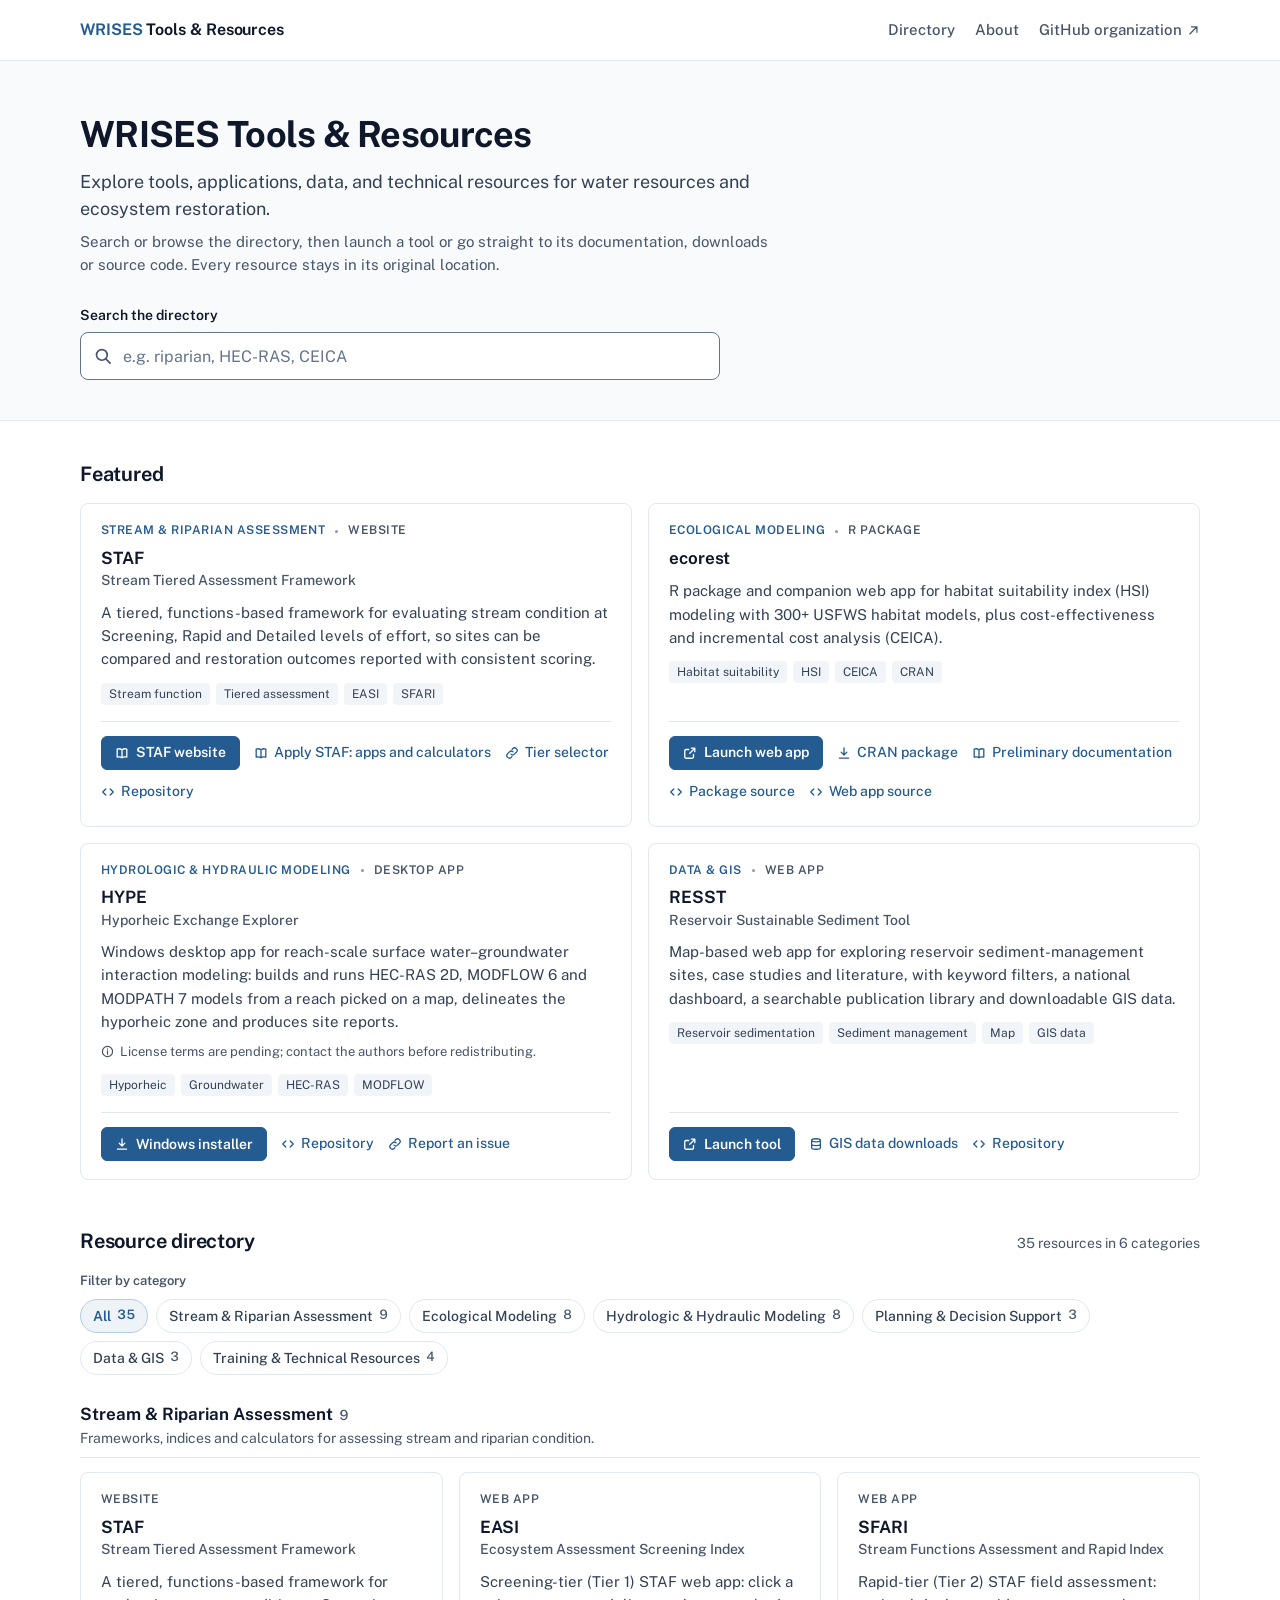
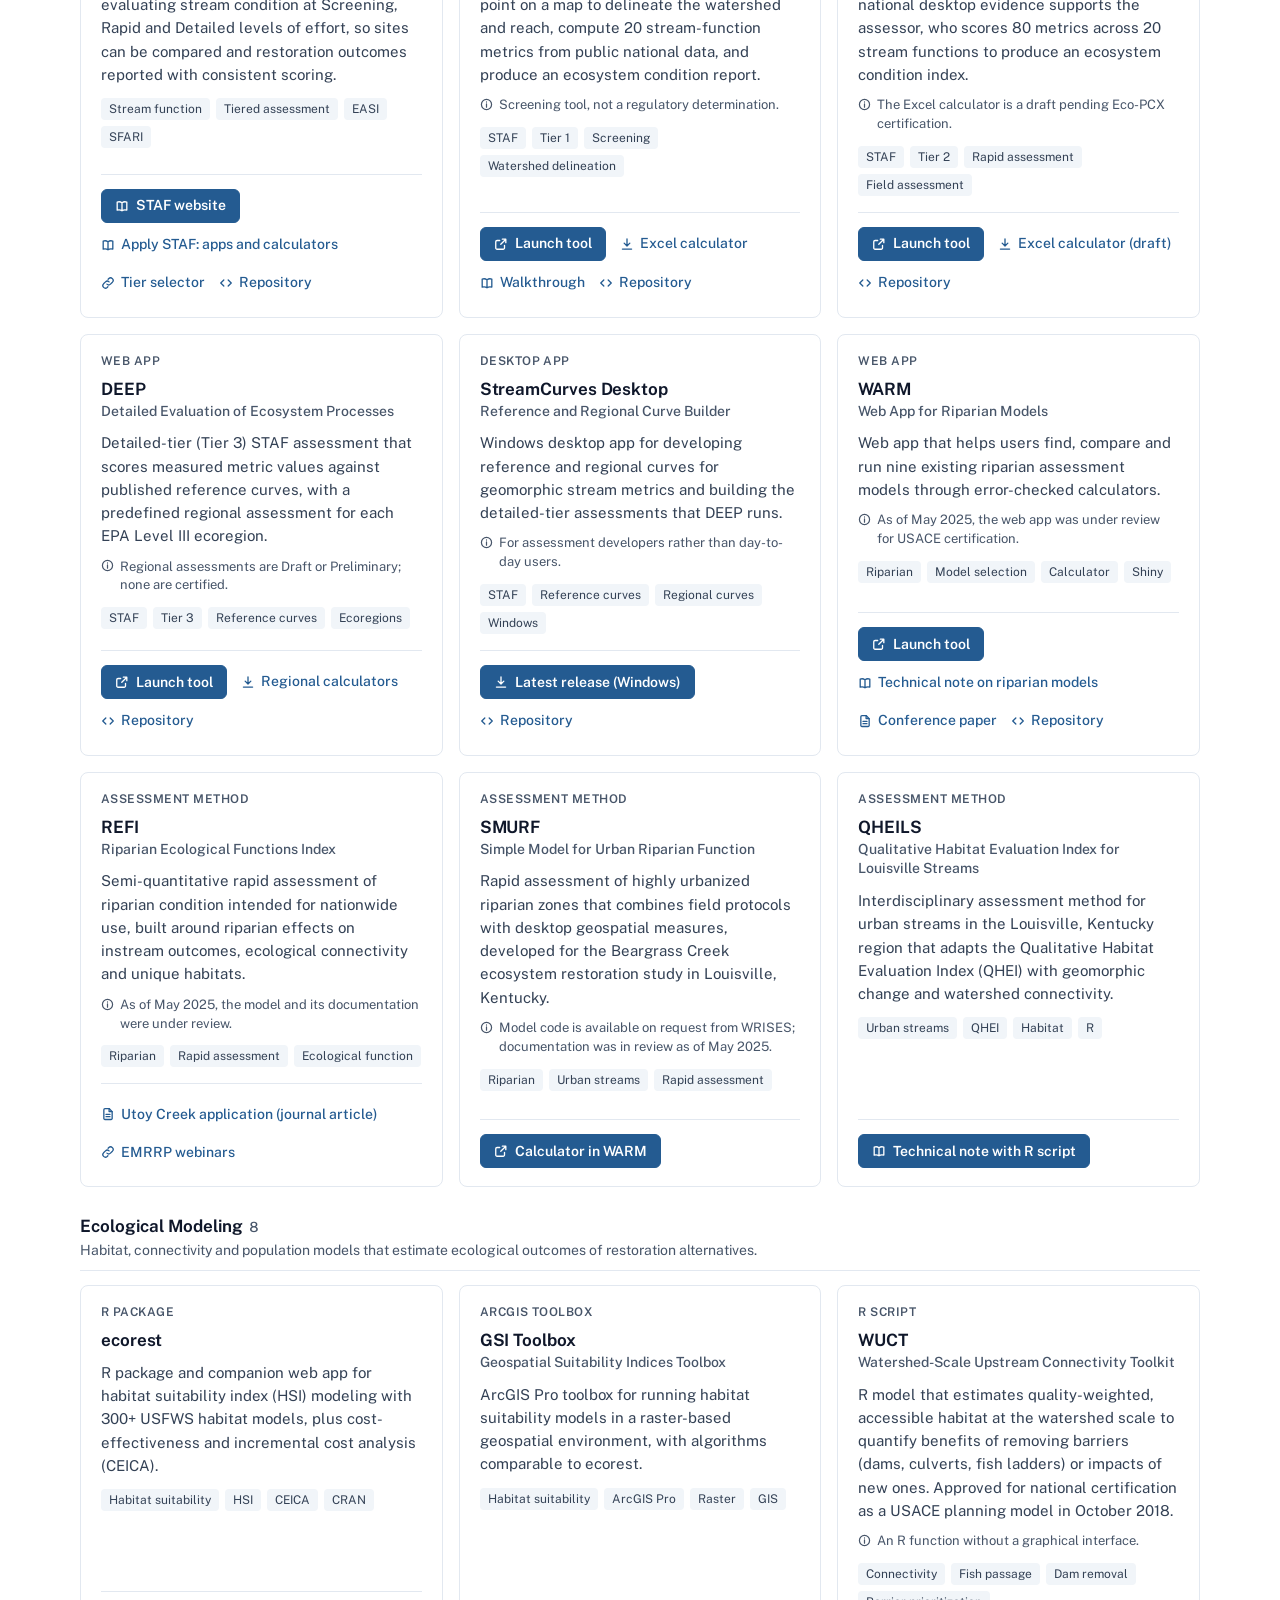
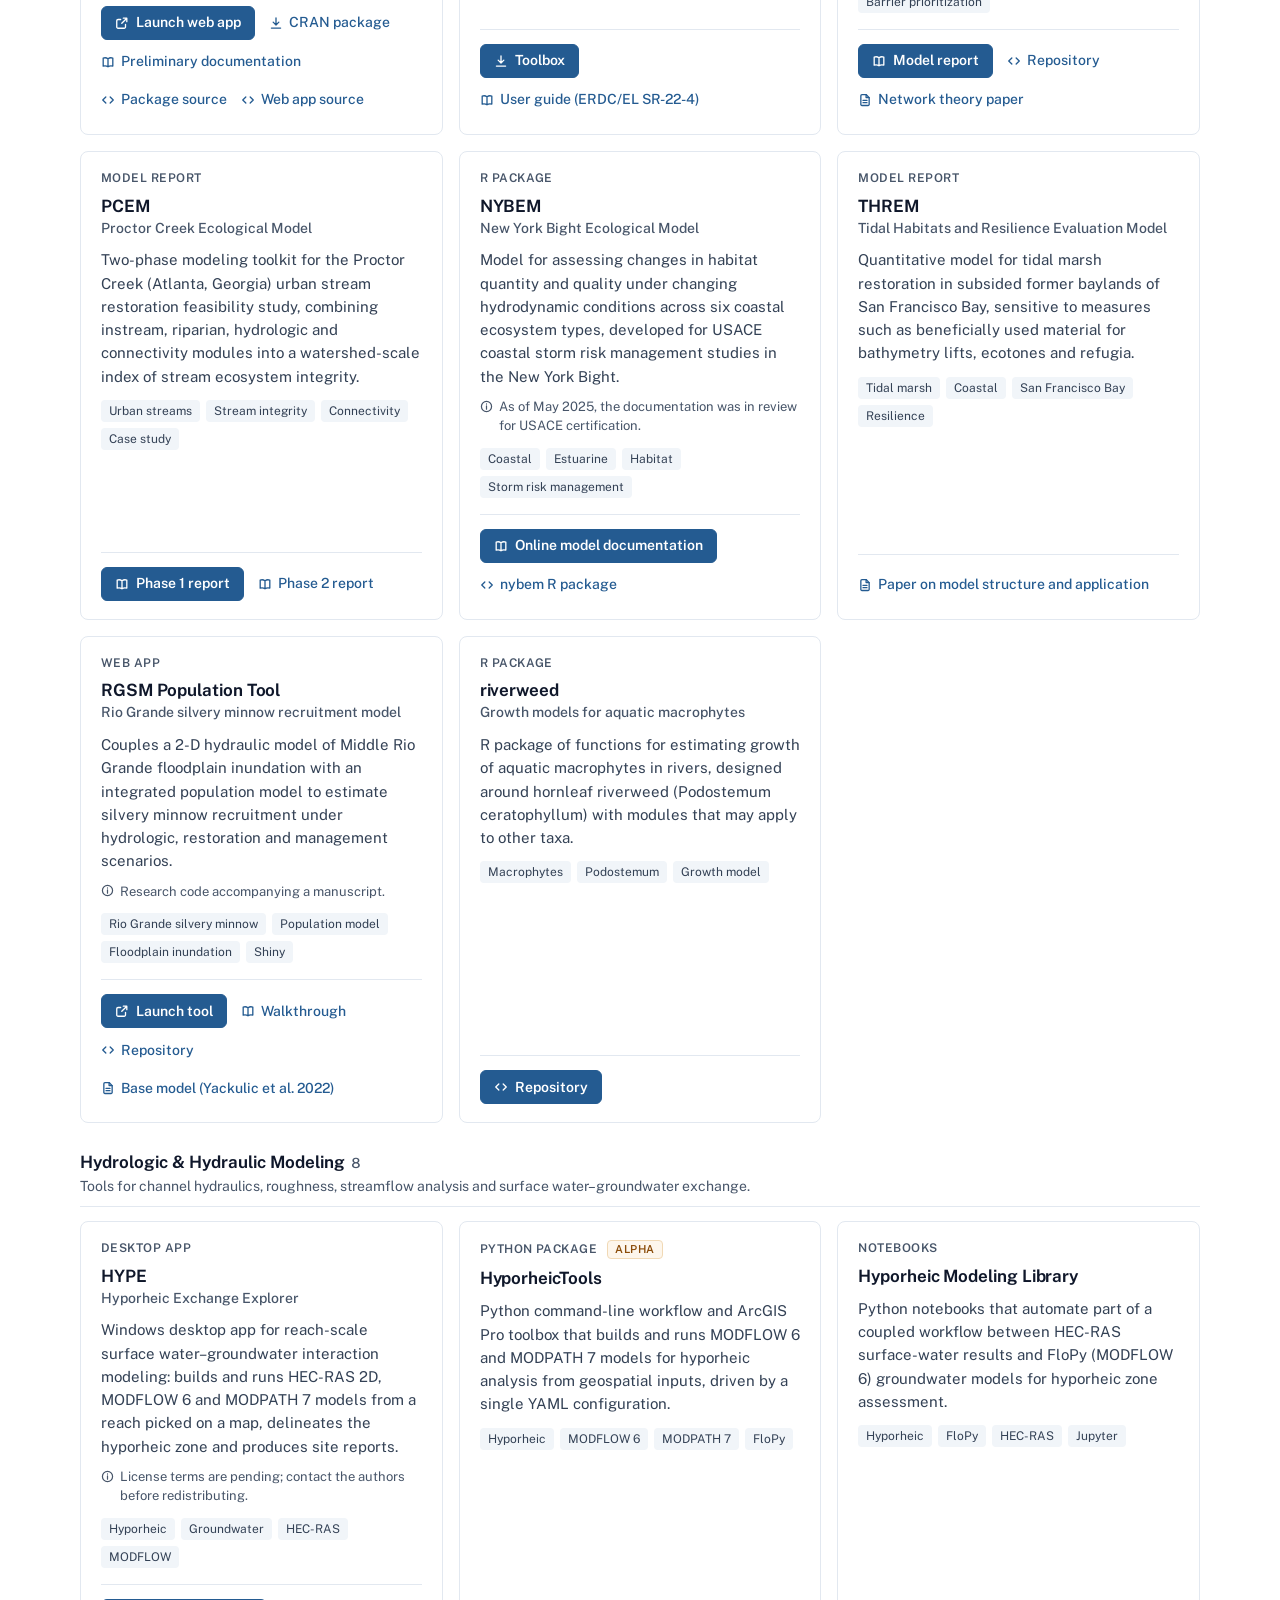
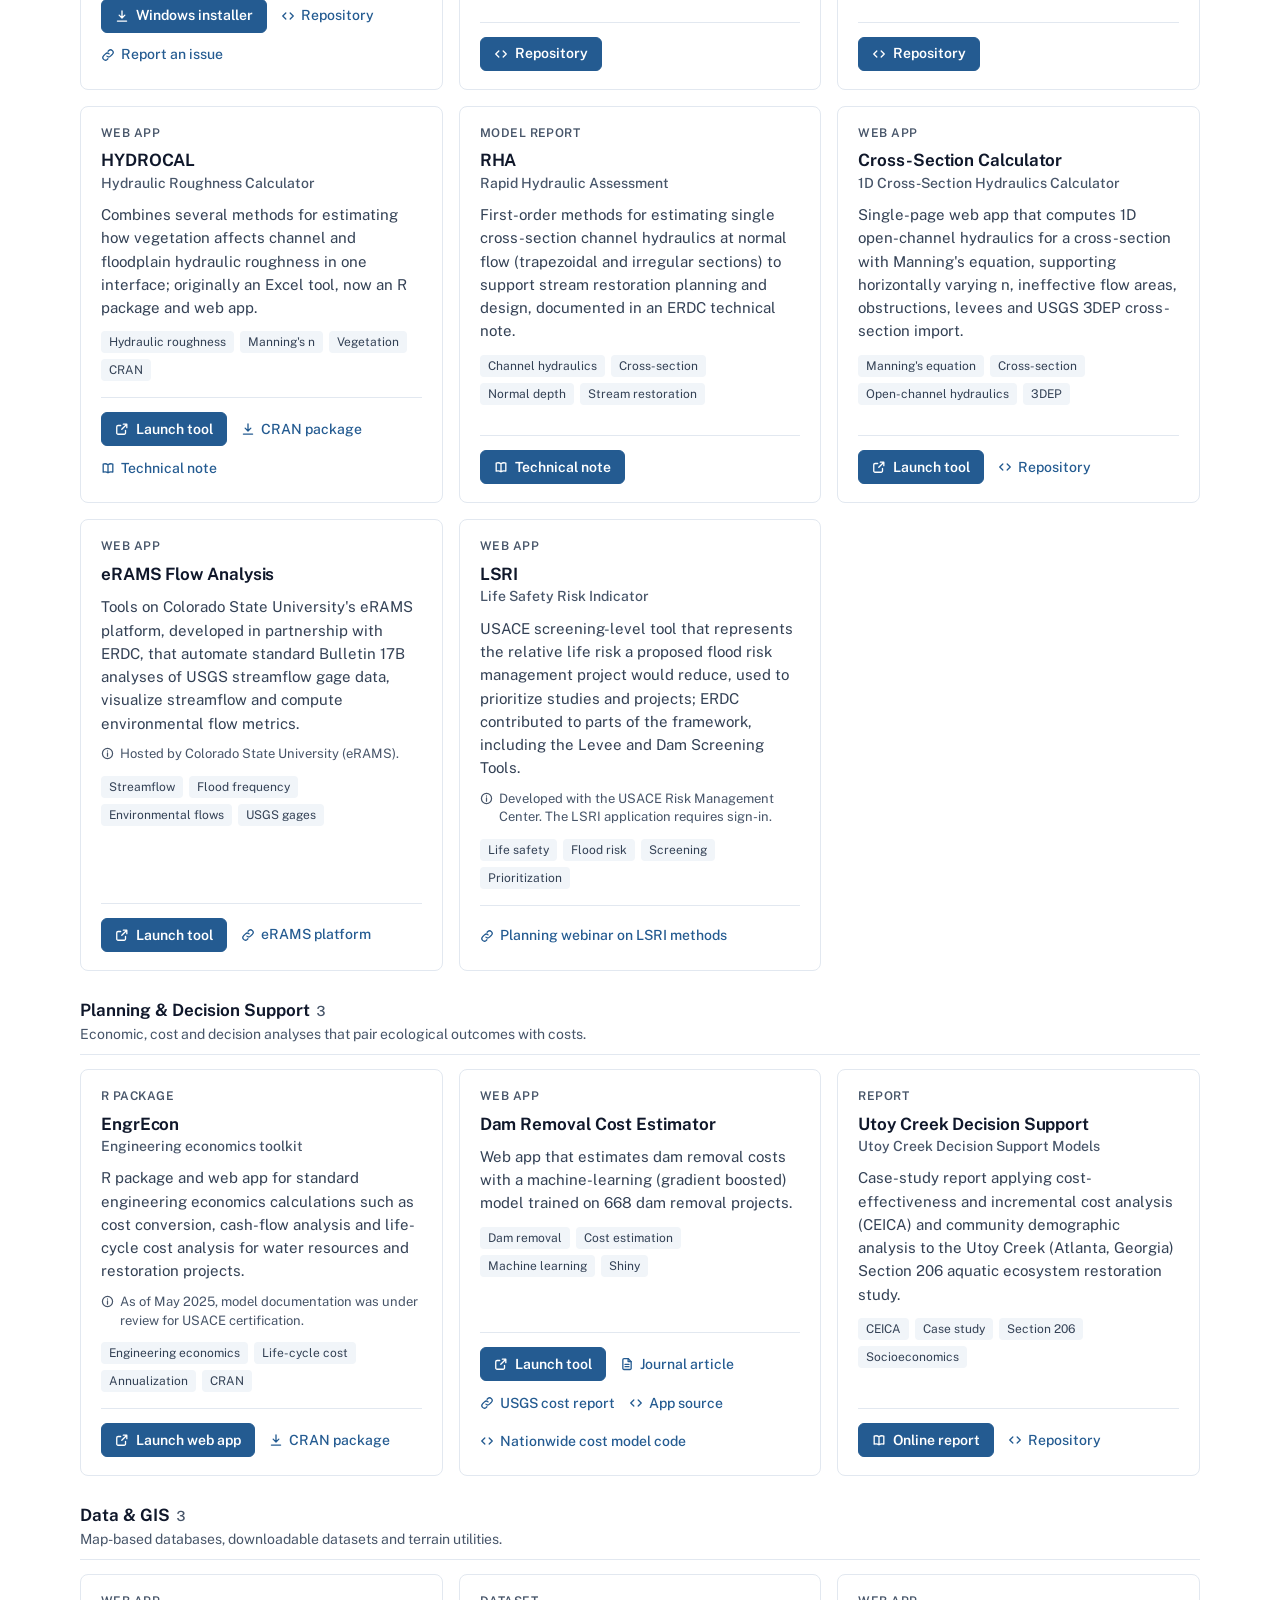
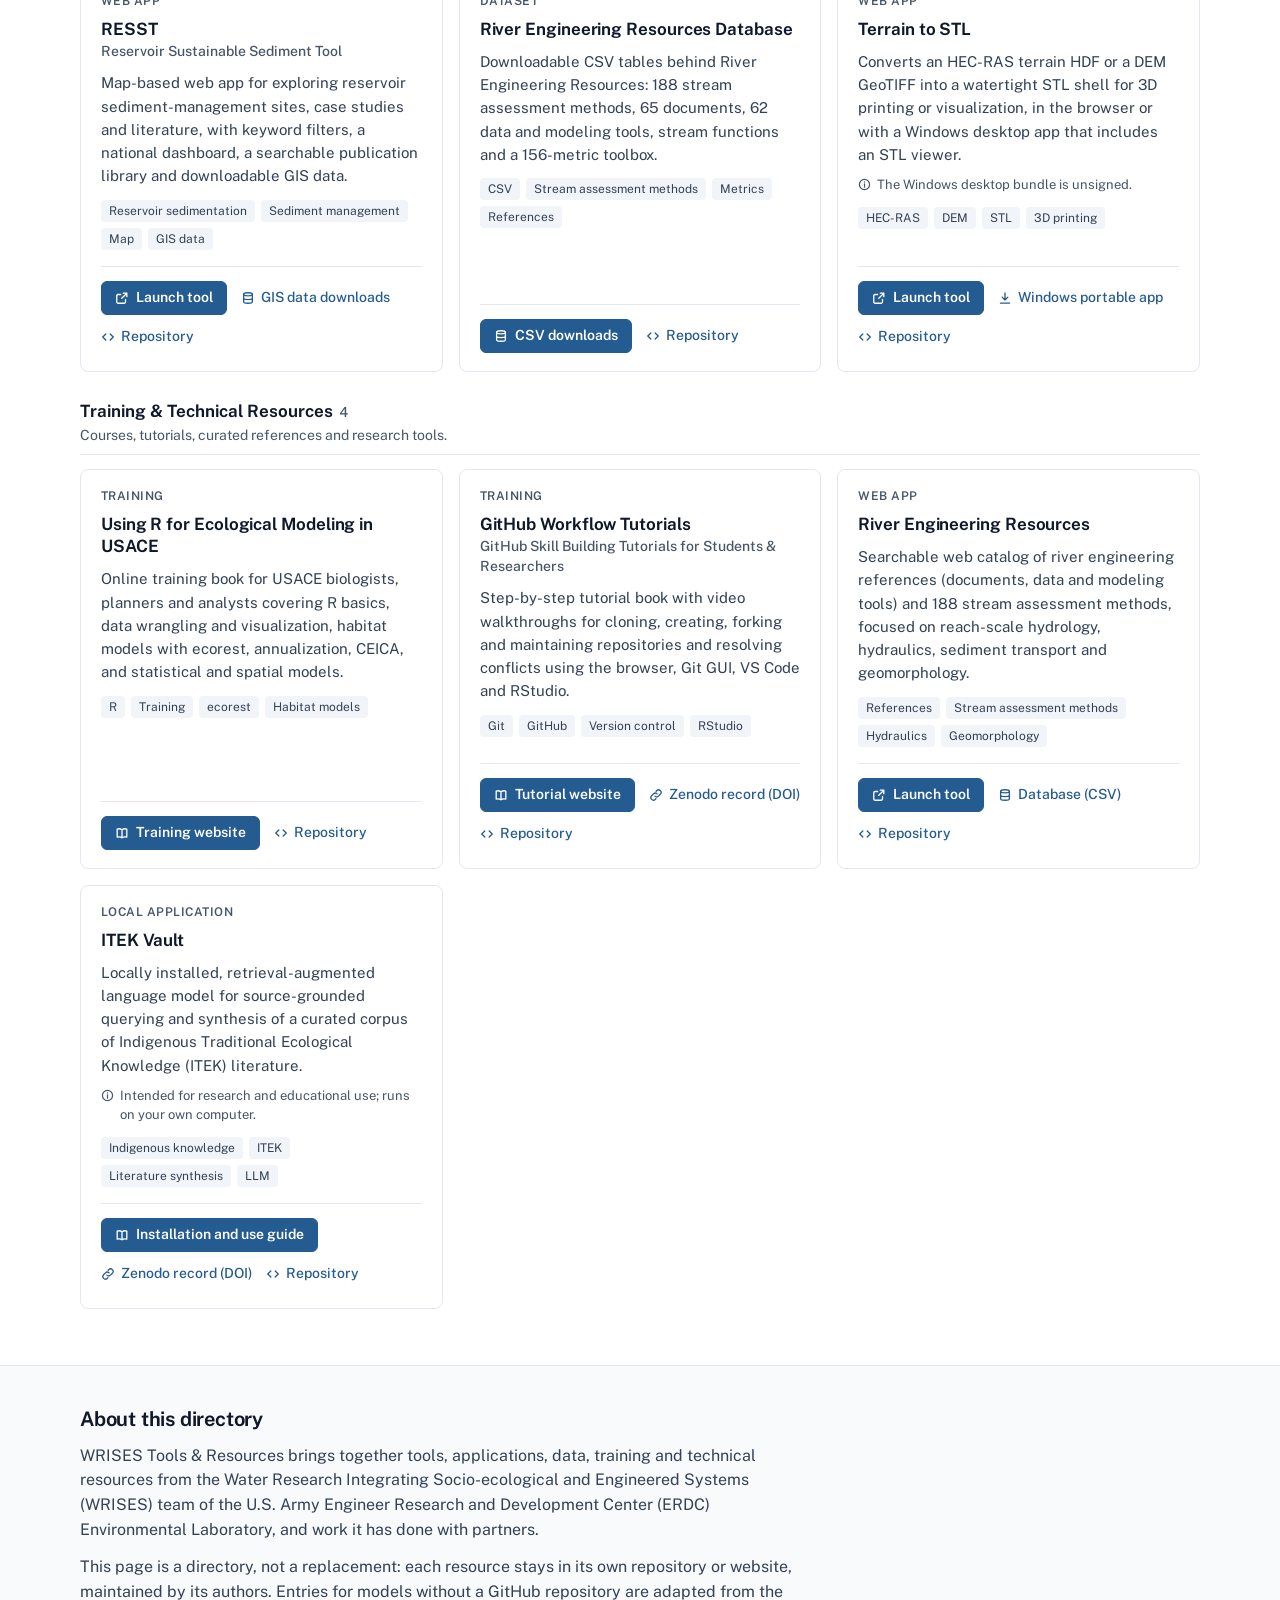
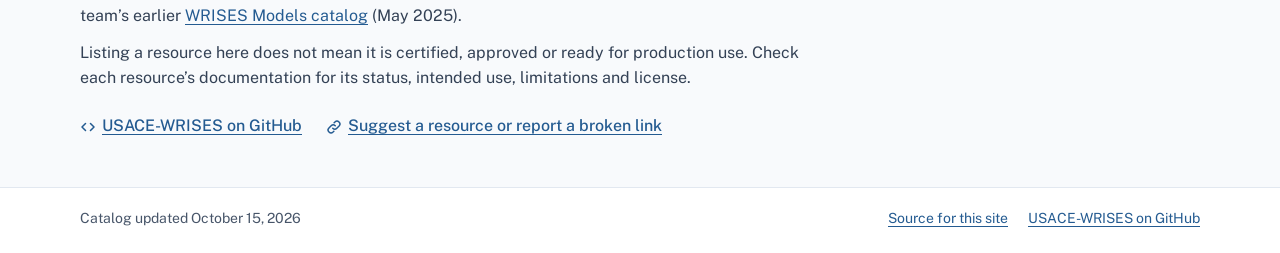
==== index.html @ 8e4db992 "Add the directory site, Pages deployment workflow and maintainer guide - index.html, css/styles.css," ====
<!doctype html>
<html lang="en">
<head>
  <meta charset="utf-8">
  <meta name="viewport" content="width=device-width, initial-scale=1">
  <meta http-equiv="Content-Security-Policy" content="default-src 'self'; img-src 'self' data:; object-src 'none'; base-uri 'self'; form-action 'none'">
  <title>WRISES Tools &amp; Resources</title>
  <meta name="description" content="Explore tools, applications, data, and technical resources for water resources and ecosystem restoration from the USACE-WRISES GitHub organization.">
  <meta name="color-scheme" content="light">
  <link rel="icon" href="favicon.svg" type="image/svg+xml">
  <link rel="preload" href="fonts/public-sans-latin-wght-normal.woff2" as="font" type="font/woff2" crossorigin>
  <link rel="stylesheet" href="css/styles.css">
  <script type="module" src="js/app.js"></script>
</head>
<body>
  <a class="skip-link" href="#main">Skip to main content</a>

  <svg class="icon-sprite" xmlns="http://www.w3.org/2000/svg" aria-hidden="true" focusable="false">
    <symbol id="i-search" viewBox="0 0 16 16"><circle cx="7" cy="7" r="4.75"/><path d="m10.5 10.5 3.75 3.75"/></symbol>
    <symbol id="i-launch" viewBox="0 0 16 16"><path d="M9.5 2.5h4v4M13.5 2.5 7.75 8.25"/><path d="M12 9.5v3a1.5 1.5 0 0 1-1.5 1.5h-7A1.5 1.5 0 0 1 2 12.5v-7A1.5 1.5 0 0 1 3.5 4h3"/></symbol>
    <symbol id="i-download" viewBox="0 0 16 16"><path d="M8 2.25v8M4.75 7 8 10.25 11.25 7M2.75 13.75h10.5"/></symbol>
    <symbol id="i-book" viewBox="0 0 16 16"><path d="M8 4.25c-1.6-1.1-3.4-1.4-5.5-.75v9.25c2.1-.65 3.9-.35 5.5.75 1.6-1.1 3.4-1.4 5.5-.75V3.5C11.4 2.85 9.6 3.15 8 4.25ZM8 4.25v9.25"/></symbol>
    <symbol id="i-database" viewBox="0 0 16 16"><ellipse cx="8" cy="3.75" rx="5" ry="1.75"/><path d="M3 3.75v8.5c0 .97 2.24 1.75 5 1.75s5-.78 5-1.75v-8.5M3 8c0 .97 2.24 1.75 5 1.75S13 8.97 13 8"/></symbol>
    <symbol id="i-code" viewBox="0 0 16 16"><path d="M5.5 4.5 2 8l3.5 3.5M10.5 4.5 14 8l-3.5 3.5"/></symbol>
    <symbol id="i-file" viewBox="0 0 16 16"><path d="M9.25 1.75H4.5A1.25 1.25 0 0 0 3.25 3v10a1.25 1.25 0 0 0 1.25 1.25h7A1.25 1.25 0 0 0 12.75 13V5.25Z"/><path d="M9.25 1.75v3.5h3.5M5.75 8.5h4.5M5.75 11h4.5"/></symbol>
    <symbol id="i-link" viewBox="0 0 16 16"><path d="M6.75 9.25a2.9 2.9 0 0 0 4.1 0l2.2-2.2a2.9 2.9 0 0 0-4.1-4.1l-.8.8"/><path d="M9.25 6.75a2.9 2.9 0 0 0-4.1 0l-2.2 2.2a2.9 2.9 0 0 0 4.1 4.1l.8-.8"/></symbol>
    <symbol id="i-info" viewBox="0 0 16 16"><circle cx="8" cy="8" r="6.25"/><path d="M8 7.25v4M8 4.9v.1"/></symbol>
    <symbol id="i-external" viewBox="0 0 16 16"><path d="M5.5 3.5h7v7M12.5 3.5l-9 9"/></symbol>
  </svg>

  <header class="site-header">
    <div class="container header-inner">
      <a class="brand" href="./"><span class="brand-mark">WRISES</span> Tools &amp; Resources</a>
      <nav class="site-nav" aria-label="Main">
        <ul>
          <li><a href="#directory">Directory</a></li>
          <li><a href="#about">About</a></li>
          <li><a href="https://github.com/USACE-WRISES">GitHub organization<svg class="icon" aria-hidden="true" focusable="false"><use href="#i-external"/></svg></a></li>
        </ul>
      </nav>
    </div>
  </header>

  <main id="main" tabindex="-1">
    <section class="intro" aria-labelledby="page-title">
      <div class="container">
        <h1 id="page-title">WRISES Tools &amp; Resources</h1>
        <p class="lede">Explore tools, applications, data, and technical resources for water resources and ecosystem restoration.</p>
        <p class="intro-text">Search or browse the directory, then launch a tool or go straight to its documentation, downloads or source code. Every resource stays in its original location.</p>
        <form class="search" id="search-form" role="search">
          <label class="search-label" for="search-input">Search the directory</label>
          <div class="search-field">
            <svg class="icon search-icon" aria-hidden="true" focusable="false"><use href="#i-search"/></svg>
            <input class="search-input" id="search-input" name="q" type="search" placeholder="e.g. riparian, HEC-RAS, CEICA" autocomplete="off" spellcheck="false" aria-describedby="result-status">
          </div>
        </form>
      </div>
    </section>

    <section class="section featured" id="featured" aria-labelledby="featured-title" hidden>
      <div class="container">
        <div class="section-head">
          <h2 class="section-title" id="featured-title">Featured</h2>
        </div>
        <div class="card-grid" id="featured-grid"></div>
      </div>
    </section>

    <section class="section directory" id="directory" aria-labelledby="directory-title">
      <div class="container">
        <div class="section-head">
          <h2 class="section-title" id="directory-title">Resource directory</h2>
          <p class="result-status" id="result-status" role="status"></p>
        </div>
        <fieldset class="filters" id="filters" hidden>
          <legend class="filters-legend">Filter by category</legend>
          <div class="filter-options" id="filter-options"></div>
        </fieldset>
        <div class="results" id="results"></div>
        <div class="empty-state" id="empty-state" hidden>
          <p>No resources match your search.</p>
          <button class="button button-secondary" id="clear-filters" type="button">Clear search and filters</button>
        </div>
        <noscript>
          <p class="notice">This directory needs JavaScript to list its resources. You can browse the <a href="https://github.com/USACE-WRISES">USACE-WRISES GitHub organization</a> directly.</p>
        </noscript>
      </div>
    </section>

    <section class="about" id="about" aria-labelledby="about-title">
      <div class="container">
        <h2 class="section-title" id="about-title">About this directory</h2>
        <div class="about-body">
          <p>WRISES Tools &amp; Resources brings together tools, applications, data, training and technical resources from the Water Research Integrating Socio-ecological and Engineered Systems (WRISES) team of the U.S. Army Engineer Research and Development Center (ERDC) Environmental Laboratory, and work it has done with partners.</p>
          <p>This page is a directory, not a replacement: each resource stays in its own repository or website, maintained by its authors. Entries for models without a GitHub repository are adapted from the team’s earlier <a href="https://usace-wrises.github.io/WRISES.Models/">WRISES Models catalog</a> (May 2025).</p>
          <p>Listing a resource here does not mean it is certified, approved or ready for production use. Check each resource’s documentation for its status, intended use, limitations and license.</p>
        </div>
        <ul class="about-links">
          <li><a href="https://github.com/USACE-WRISES"><svg class="icon" aria-hidden="true" focusable="false"><use href="#i-code"/></svg>USACE-WRISES on GitHub</a></li>
          <li><a href="https://github.com/USACE-WRISES/tools/issues"><svg class="icon" aria-hidden="true" focusable="false"><use href="#i-link"/></svg>Suggest a resource or report a broken link</a></li>
        </ul>
      </div>
    </section>
  </main>

  <footer class="site-footer">
    <div class="container footer-inner">
      <p id="catalog-date-wrap" hidden>Catalog updated <time id="catalog-date"></time></p>
      <ul class="footer-links">
        <li><a href="https://github.com/USACE-WRISES/tools">Source for this site</a></li>
        <li><a href="https://github.com/USACE-WRISES">USACE-WRISES on GitHub</a></li>
      </ul>
    </div>
  </footer>
</body>
</html>
---- css/styles.css ----
/* WRISES Tools & Resources
   Light, minimal design system. Colors are defined once below; every pairing meets WCAG AA. */

@font-face {
  font-family: "Public Sans";
  font-style: normal;
  font-weight: 100 900;
  font-display: swap;
  src: url("../fonts/public-sans-latin-wght-normal.woff2") format("woff2");
  unicode-range: U+0000-00FF, U+0131, U+0152-0153, U+02BB-02BC, U+02C6, U+02DA, U+02DC, U+0304, U+0308,
    U+0329, U+2000-206F, U+20AC, U+2122, U+2191, U+2193, U+2212, U+2215, U+FEFF, U+FFFD;
}

:root {
  color-scheme: light;

  --font-sans: "Public Sans", system-ui, -apple-system, "Segoe UI", Roboto, "Helvetica Neue", Arial, sans-serif;

  --bg: #ffffff;
  --surface: #f8fafc;
  --surface-strong: #f1f5f9;
  --text: #0f172a;
  --text-body: #334155;
  --muted: #475569;
  --border: #e2e8f0;
  --border-hover: #cbd5e1;
  --border-input: #64748b;
  --accent: #245b91;
  --accent-hover: #1d4a77;
  --accent-soft: #eef3f8;
  --accent-line: #b6cbe0;
  --status-bg: #fdf6ec;
  --status-text: #8a4b08;
  --status-line: #f1d9b5;

  --radius: 6px;
  --radius-lg: 8px;
  --container: 1120px;
  --gutter: 24px;
}

*,
*::before,
*::after {
  box-sizing: border-box;
}

html {
  -webkit-text-size-adjust: 100%;
  text-size-adjust: 100%;
}

body {
  margin: 0;
  background: var(--bg);
  color: var(--text);
  font-family: var(--font-sans);
  font-size: 1rem;
  line-height: 1.55;
  font-feature-settings: "kern";
  -webkit-font-smoothing: antialiased;
}

h1,
h2,
h3,
h4,
p,
ul {
  margin: 0;
}

ul {
  padding: 0;
  list-style: none;
}

a {
  color: var(--accent);
  text-decoration-thickness: 1px;
  text-underline-offset: 0.18em;
}

a:hover {
  color: var(--accent-hover);
}

:focus-visible {
  outline: 3px solid var(--accent);
  outline-offset: 2px;
}

[hidden] {
  display: none !important;
}

.visually-hidden {
  position: absolute !important;
  width: 1px;
  height: 1px;
  margin: -1px;
  padding: 0;
  overflow: hidden;
  clip: rect(0 0 0 0);
  white-space: nowrap;
  border: 0;
}

.container {
  width: 100%;
  max-width: calc(var(--container) + 2 * var(--gutter));
  margin: 0 auto;
  padding: 0 var(--gutter);
}

.icon {
  flex: none;
  width: 1em;
  height: 1em;
  fill: none;
  stroke: currentColor;
  stroke-width: 1.5;
  stroke-linecap: round;
  stroke-linejoin: round;
}

.icon-sprite {
  position: absolute;
  width: 0;
  height: 0;
  overflow: hidden;
}

/* Skip link */

.skip-link {
  position: absolute;
  top: 8px;
  left: 8px;
  z-index: 10;
  padding: 8px 14px;
  border-radius: var(--radius);
  background: var(--accent);
  color: #fff;
  font-weight: 600;
  text-decoration: none;
  transform: translateY(-160%);
}

.skip-link:focus,
.skip-link:focus-visible {
  transform: none;
  color: #fff;
}

/* Header */

.site-header {
  border-bottom: 1px solid var(--border);
  background: var(--bg);
}

.header-inner {
  display: flex;
  flex-wrap: wrap;
  align-items: center;
  justify-content: space-between;
  gap: 6px 24px;
  min-height: 60px;
  padding-top: 10px;
  padding-bottom: 10px;
}

.brand {
  color: var(--text);
  font-size: 1rem;
  font-weight: 650;
  letter-spacing: -0.005em;
  text-decoration: none;
}

.brand:hover {
  color: var(--text);
}

.brand-mark {
  color: var(--accent);
}

.site-nav ul {
  display: flex;
  flex-wrap: wrap;
  gap: 4px 20px;
}

.site-nav a {
  display: inline-flex;
  align-items: center;
  gap: 5px;
  min-height: 32px;
  color: var(--muted);
  font-size: 0.9375rem;
  font-weight: 500;
  text-decoration: none;
}

.site-nav a:hover {
  color: var(--text);
  text-decoration: underline;
}

.site-nav .icon {
  width: 0.85em;
  height: 0.85em;
}

/* Intro */

.intro {
  border-bottom: 1px solid var(--border);
  background: var(--surface);
  padding: 52px 0 40px;
}

.intro h1 {
  font-size: clamp(1.75rem, 1.45rem + 1vw, 2.25rem);
  font-weight: 700;
  line-height: 1.2;
  letter-spacing: -0.02em;
}

.lede {
  max-width: 44rem;
  margin-top: 12px;
  color: var(--text-body);
  font-size: 1.125rem;
  line-height: 1.5;
}

.intro-text {
  max-width: 44rem;
  margin-top: 8px;
  color: var(--muted);
  font-size: 0.9375rem;
}

.search {
  max-width: 40rem;
  margin-top: 28px;
}

.search-label {
  display: block;
  margin-bottom: 6px;
  color: var(--text);
  font-size: 0.875rem;
  font-weight: 600;
}

.search-field {
  position: relative;
}

.search-icon {
  position: absolute;
  top: 50%;
  left: 14px;
  width: 18px;
  height: 18px;
  color: var(--muted);
  transform: translateY(-50%);
  pointer-events: none;
}

.search-input {
  width: 100%;
  height: 48px;
  padding: 0 14px 0 42px;
  border: 1px solid var(--border-input);
  border-radius: var(--radius-lg);
  background: var(--bg);
  color: var(--text);
  font: inherit;
  font-size: 1rem;
}

.search-input::placeholder {
  color: #64748b;
  opacity: 1;
}

.search-input:focus {
  border-color: var(--accent);
  outline: 3px solid var(--accent);
  outline-offset: 2px;
}

/* Sections */

.section {
  padding: 40px 0 8px;
  scroll-margin-top: 12px;
}

.section-head {
  display: flex;
  flex-wrap: wrap;
  align-items: baseline;
  justify-content: space-between;
  gap: 4px 16px;
  margin-bottom: 16px;
}

.section-title {
  font-size: 1.25rem;
  font-weight: 650;
  line-height: 1.3;
  letter-spacing: -0.01em;
}

.result-status {
  color: var(--muted);
  font-size: 0.875rem;
}

/* Filters */

.filters {
  margin: 0 0 8px;
  padding: 0;
  border: 0;
  min-width: 0;
}

.filters-legend {
  float: left;
  width: 100%;
  margin-bottom: 8px;
  padding: 0;
  color: var(--muted);
  font-size: 0.8125rem;
  font-weight: 600;
}

.filter-options {
  clear: both;
  display: flex;
  flex-wrap: wrap;
  gap: 8px;
}

.filter-chip {
  position: relative;
  display: inline-flex;
  cursor: pointer;
}

.filter-input {
  position: absolute;
  inset: 0;
  width: 100%;
  height: 100%;
  margin: 0;
  opacity: 0;
  cursor: pointer;
}

.filter-text {
  display: inline-flex;
  align-items: center;
  gap: 6px;
  min-height: 34px;
  padding: 5px 12px;
  border: 1px solid var(--border);
  border-radius: 999px;
  background: var(--bg);
  color: var(--text-body);
  font-size: 0.875rem;
  font-weight: 500;
  line-height: 1.3;
  transition: border-color 120ms ease, background-color 120ms ease;
}

.filter-count {
  color: var(--muted);
  font-size: 0.8125rem;
  font-variant-numeric: tabular-nums;
}

.filter-chip:hover .filter-text {
  border-color: var(--border-hover);
}

.filter-input:checked + .filter-text {
  border-color: var(--accent-line);
  background: var(--accent-soft);
  color: var(--accent);
  font-weight: 600;
}

.filter-input:checked + .filter-text .filter-count {
  color: var(--accent);
}

.filter-input:focus-visible + .filter-text {
  outline: 3px solid var(--accent);
  outline-offset: 2px;
}

.filter-chip.is-empty .filter-text {
  color: var(--muted);
}

/* Category groups */

.category-group {
  margin-top: 28px;
}

.group-head {
  margin-bottom: 14px;
  padding-bottom: 8px;
  border-bottom: 1px solid var(--border);
}

.group-title {
  font-size: 1.0625rem;
  font-weight: 650;
  line-height: 1.35;
}

.group-count {
  margin-left: 6px;
  color: var(--muted);
  font-size: 0.875rem;
  font-weight: 500;
  font-variant-numeric: tabular-nums;
}

.group-description {
  margin-top: 2px;
  color: var(--muted);
  font-size: 0.875rem;
}

/* Cards */

.card-grid {
  display: grid;
  grid-template-columns: repeat(auto-fill, minmax(min(100%, 19rem), 1fr));
  gap: 16px;
}

@media (min-width: 720px) {
  .featured .card-grid {
    grid-template-columns: repeat(2, minmax(0, 1fr));
  }
}

.card {
  display: flex;
  flex-direction: column;
  min-width: 0;
  padding: 18px 20px;
  border: 1px solid var(--border);
  border-radius: var(--radius-lg);
  background: var(--bg);
  overflow-wrap: anywhere;
  transition: border-color 120ms ease;
}

.card:hover {
  border-color: var(--border-hover);
}

.card-meta {
  display: flex;
  flex-wrap: wrap;
  align-items: center;
  gap: 4px 10px;
  margin-bottom: 8px;
  color: var(--muted);
  font-size: 0.75rem;
  font-weight: 600;
  letter-spacing: 0.04em;
  line-height: 1.4;
  text-transform: uppercase;
}

.card-category {
  color: var(--accent);
}

.card-meta > span:not(.badge) + span:not(.badge)::before {
  content: "";
  display: inline-block;
  width: 3px;
  height: 3px;
  margin-right: 10px;
  border-radius: 50%;
  background: currentColor;
  opacity: 0.6;
  vertical-align: middle;
}

.badge {
  display: inline-block;
  padding: 1px 7px;
  border: 1px solid var(--status-line);
  border-radius: 4px;
  background: var(--status-bg);
  color: var(--status-text);
  font-size: 0.6875rem;
  letter-spacing: 0.04em;
}

.card-title {
  color: var(--text);
  font-size: 1.0625rem;
  font-weight: 650;
  line-height: 1.3;
  letter-spacing: -0.005em;
}

.card-subtitle {
  margin-top: 2px;
  color: var(--muted);
  font-size: 0.875rem;
  font-weight: 500;
  line-height: 1.4;
}

.card-description {
  margin-top: 10px;
  color: var(--text-body);
  font-size: 0.9375rem;
  line-height: 1.55;
}

.card-note {
  display: flex;
  gap: 6px;
  margin-top: 10px;
  color: var(--muted);
  font-size: 0.8125rem;
  line-height: 1.45;
}

.card-note .icon {
  margin-top: 0.15em;
}

.tag-list {
  display: flex;
  flex-wrap: wrap;
  gap: 6px;
  margin-top: 12px;
}

.tag {
  padding: 2px 8px;
  border-radius: 4px;
  background: var(--surface-strong);
  color: var(--text-body);
  font-size: 0.75rem;
  line-height: 1.5;
}

.card-actions {
  display: flex;
  flex-wrap: wrap;
  align-items: center;
  gap: 6px 14px;
  margin-top: auto;
  padding-top: 14px;
}

.card-actions::before {
  content: "";
  flex-basis: 100%;
  height: 0;
  margin-top: 2px;
  margin-bottom: 8px;
  border-top: 1px solid var(--border);
}

.button {
  display: inline-flex;
  align-items: center;
  justify-content: center;
  gap: 7px;
  min-height: 34px;
  padding: 6px 13px;
  border: 1px solid var(--accent);
  border-radius: var(--radius);
  background: var(--accent);
  color: #fff;
  font: inherit;
  font-size: 0.875rem;
  font-weight: 600;
  line-height: 1.2;
  text-decoration: none;
  cursor: pointer;
  transition: background-color 120ms ease, border-color 120ms ease;
}

.button:hover {
  border-color: var(--accent-hover);
  background: var(--accent-hover);
  color: #fff;
}

.button-secondary {
  background: var(--bg);
  color: var(--accent);
}

.button-secondary:hover {
  background: var(--accent-soft);
  color: var(--accent-hover);
}

.action-link {
  display: inline-flex;
  align-items: center;
  gap: 6px;
  min-height: 32px;
  color: var(--accent);
  font-size: 0.875rem;
  font-weight: 500;
  text-decoration: none;
}

.action-link:hover {
  text-decoration: underline;
}

/* States */

.loading,
.notice {
  padding: 20px;
  border: 1px solid var(--border);
  border-radius: var(--radius-lg);
  background: var(--surface);
  color: var(--muted);
}

.notice p + p {
  margin-top: 6px;
}

.notice-error {
  border-color: var(--status-line);
  background: var(--status-bg);
  color: var(--text-body);
}

.empty-state {
  margin-top: 20px;
  padding: 32px 20px;
  border: 1px dashed var(--border-hover);
  border-radius: var(--radius-lg);
  text-align: center;
}

.empty-state p {
  margin-bottom: 14px;
  color: var(--muted);
}

/* About */

.about {
  margin-top: 48px;
  padding: 40px 0 44px;
  border-top: 1px solid var(--border);
  background: var(--surface);
}

.about-body {
  display: grid;
  gap: 12px;
  max-width: 46rem;
  margin-top: 12px;
  color: var(--text-body);
}

.about-links {
  display: flex;
  flex-wrap: wrap;
  gap: 8px 24px;
  margin-top: 20px;
}

.about-links a {
  display: inline-flex;
  align-items: center;
  gap: 6px;
  min-height: 32px;
  font-weight: 500;
}

/* Footer */

.site-footer {
  border-top: 1px solid var(--border);
  background: var(--bg);
  color: var(--muted);
  font-size: 0.875rem;
}

.footer-inner {
  display: flex;
  flex-wrap: wrap;
  justify-content: space-between;
  gap: 8px 24px;
  padding-top: 20px;
  padding-bottom: 24px;
}

.footer-links {
  display: flex;
  flex-wrap: wrap;
  gap: 4px 20px;
}

/* 404 page */

.not-found {
  padding: 72px 0 96px;
}

.not-found p {
  max-width: 40rem;
  margin-top: 12px;
  color: var(--text-body);
}

.not-found .button {
  margin-top: 24px;
}

/* Small screens */

@media (max-width: 640px) {
  :root {
    --gutter: 16px;
  }

  .header-inner {
    padding-top: 12px;
    padding-bottom: 12px;
  }

  .site-nav ul {
    gap: 2px 16px;
  }

  .intro {
    padding: 32px 0 28px;
  }

  .lede {
    font-size: 1.0625rem;
  }

  .search {
    margin-top: 22px;
  }

  .section {
    padding-top: 32px;
  }

  .card {
    padding: 16px;
  }
}

@media (prefers-reduced-motion: reduce) {
  *,
  *::before,
  *::after {
    transition: none !important;
  }
}

@media (forced-colors: active) {
  .filter-input:checked + .filter-text {
    border: 2px solid Highlight;
  }

  .button {
    border: 1px solid ButtonText;
  }

  .badge,
  .tag {
    border: 1px solid CanvasText;
  }
}

@media print {
  .site-nav,
  .search,
  .filters,
  .skip-link {
    display: none !important;
  }

  .card {
    break-inside: avoid;
  }

  .action-link::after {
    content: " (" attr(href) ")";
    font-weight: 400;
  }
}
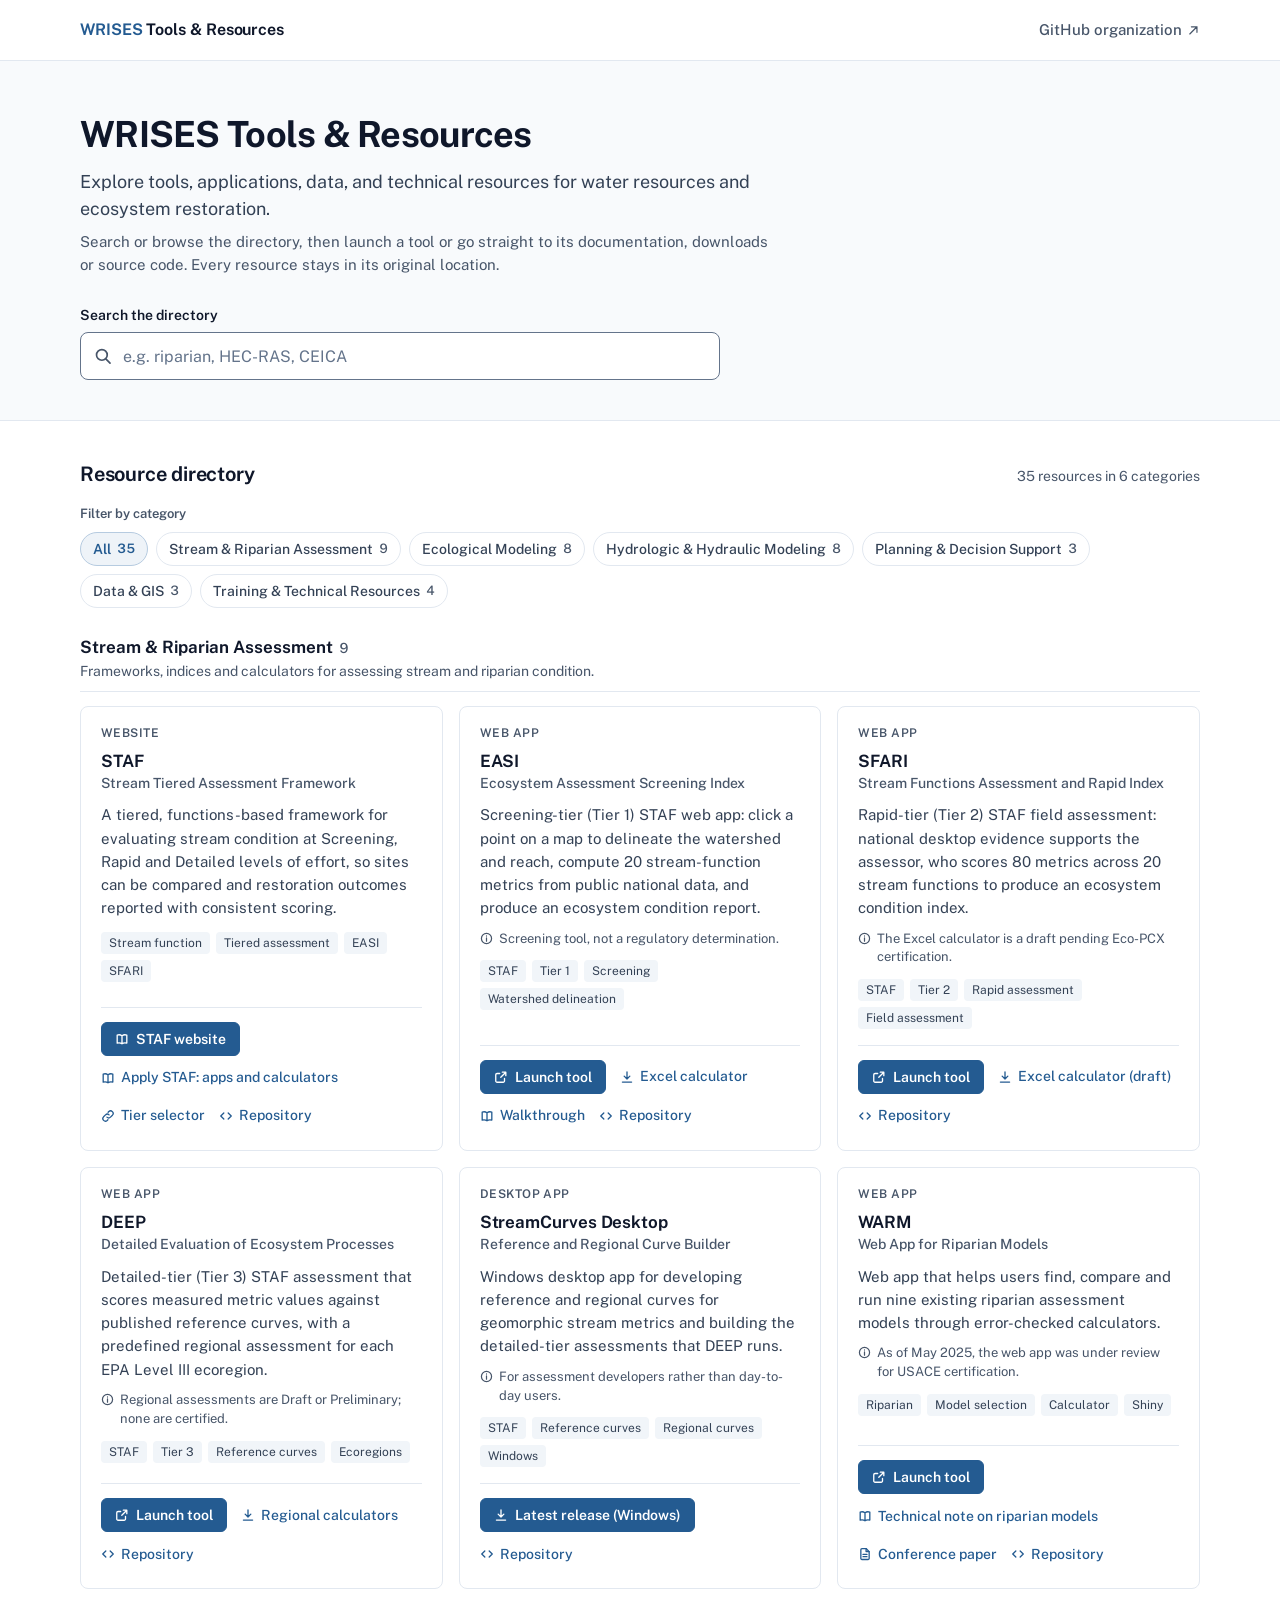
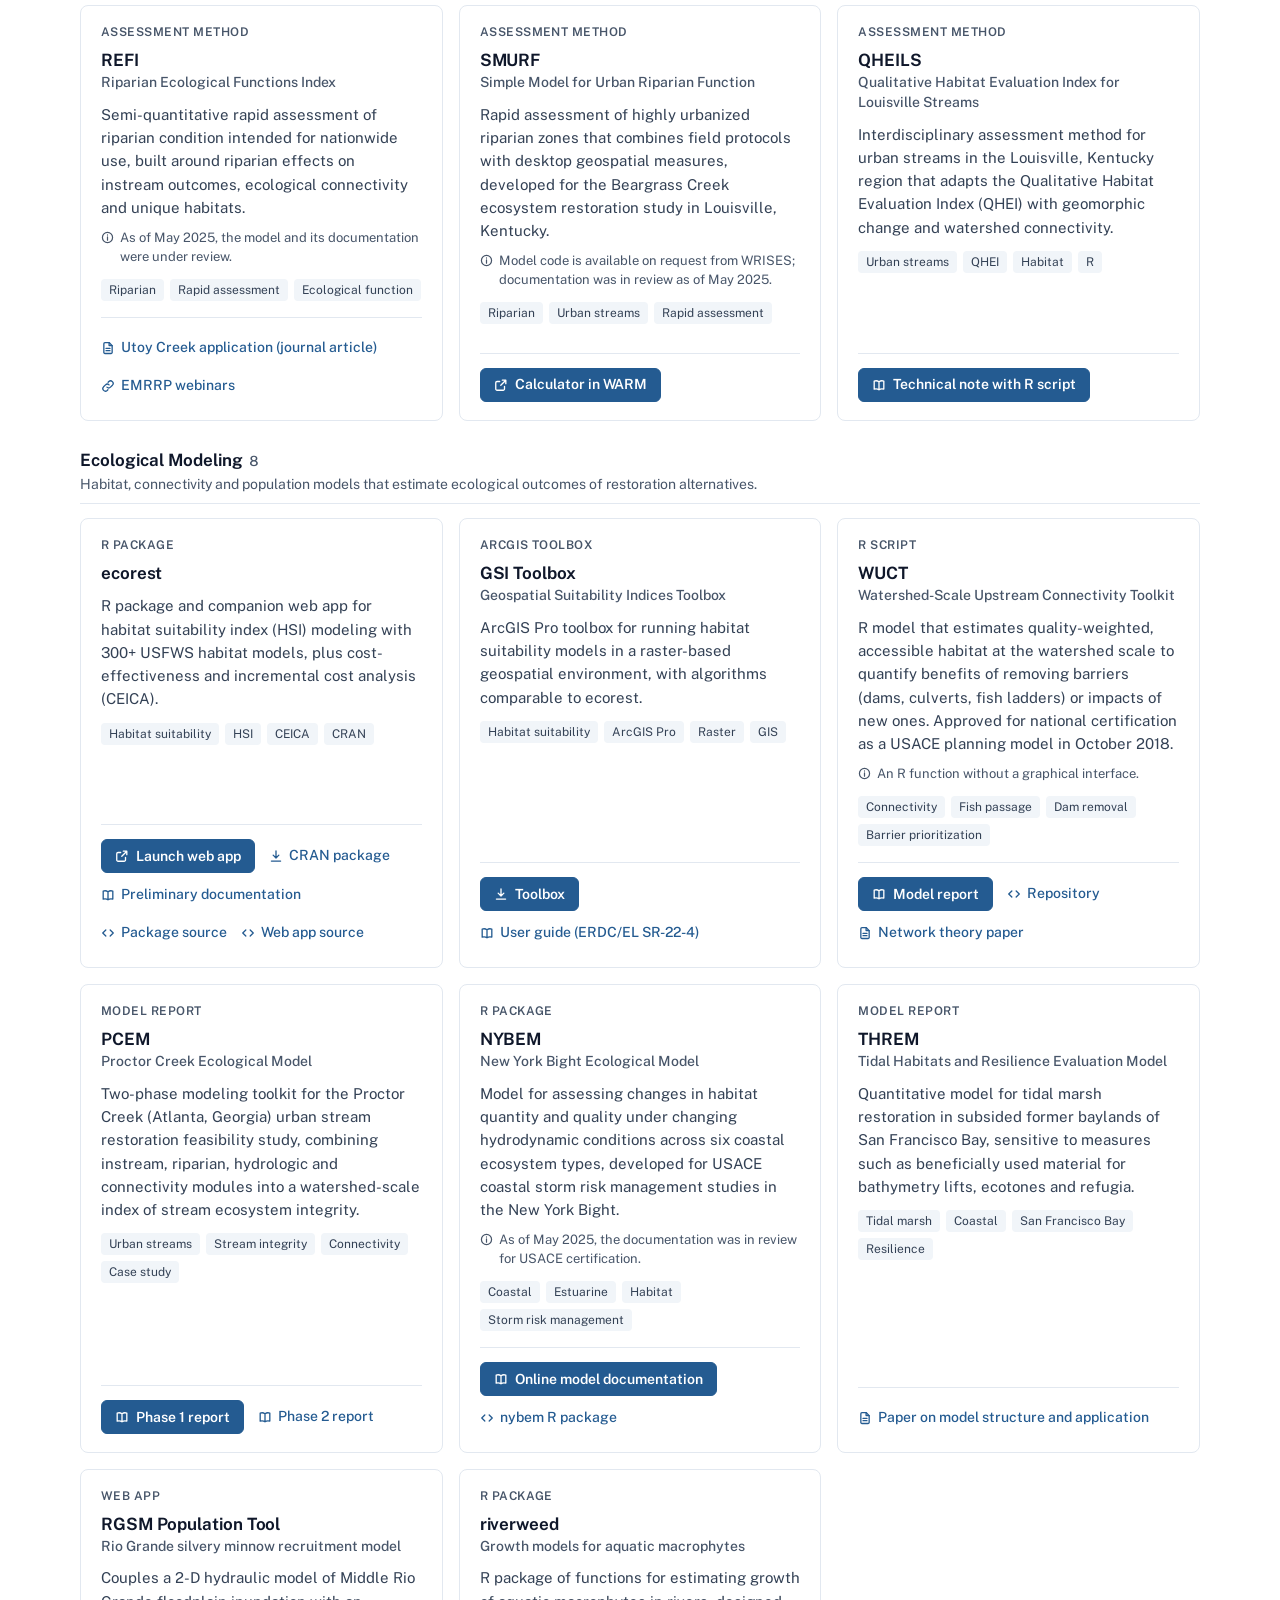
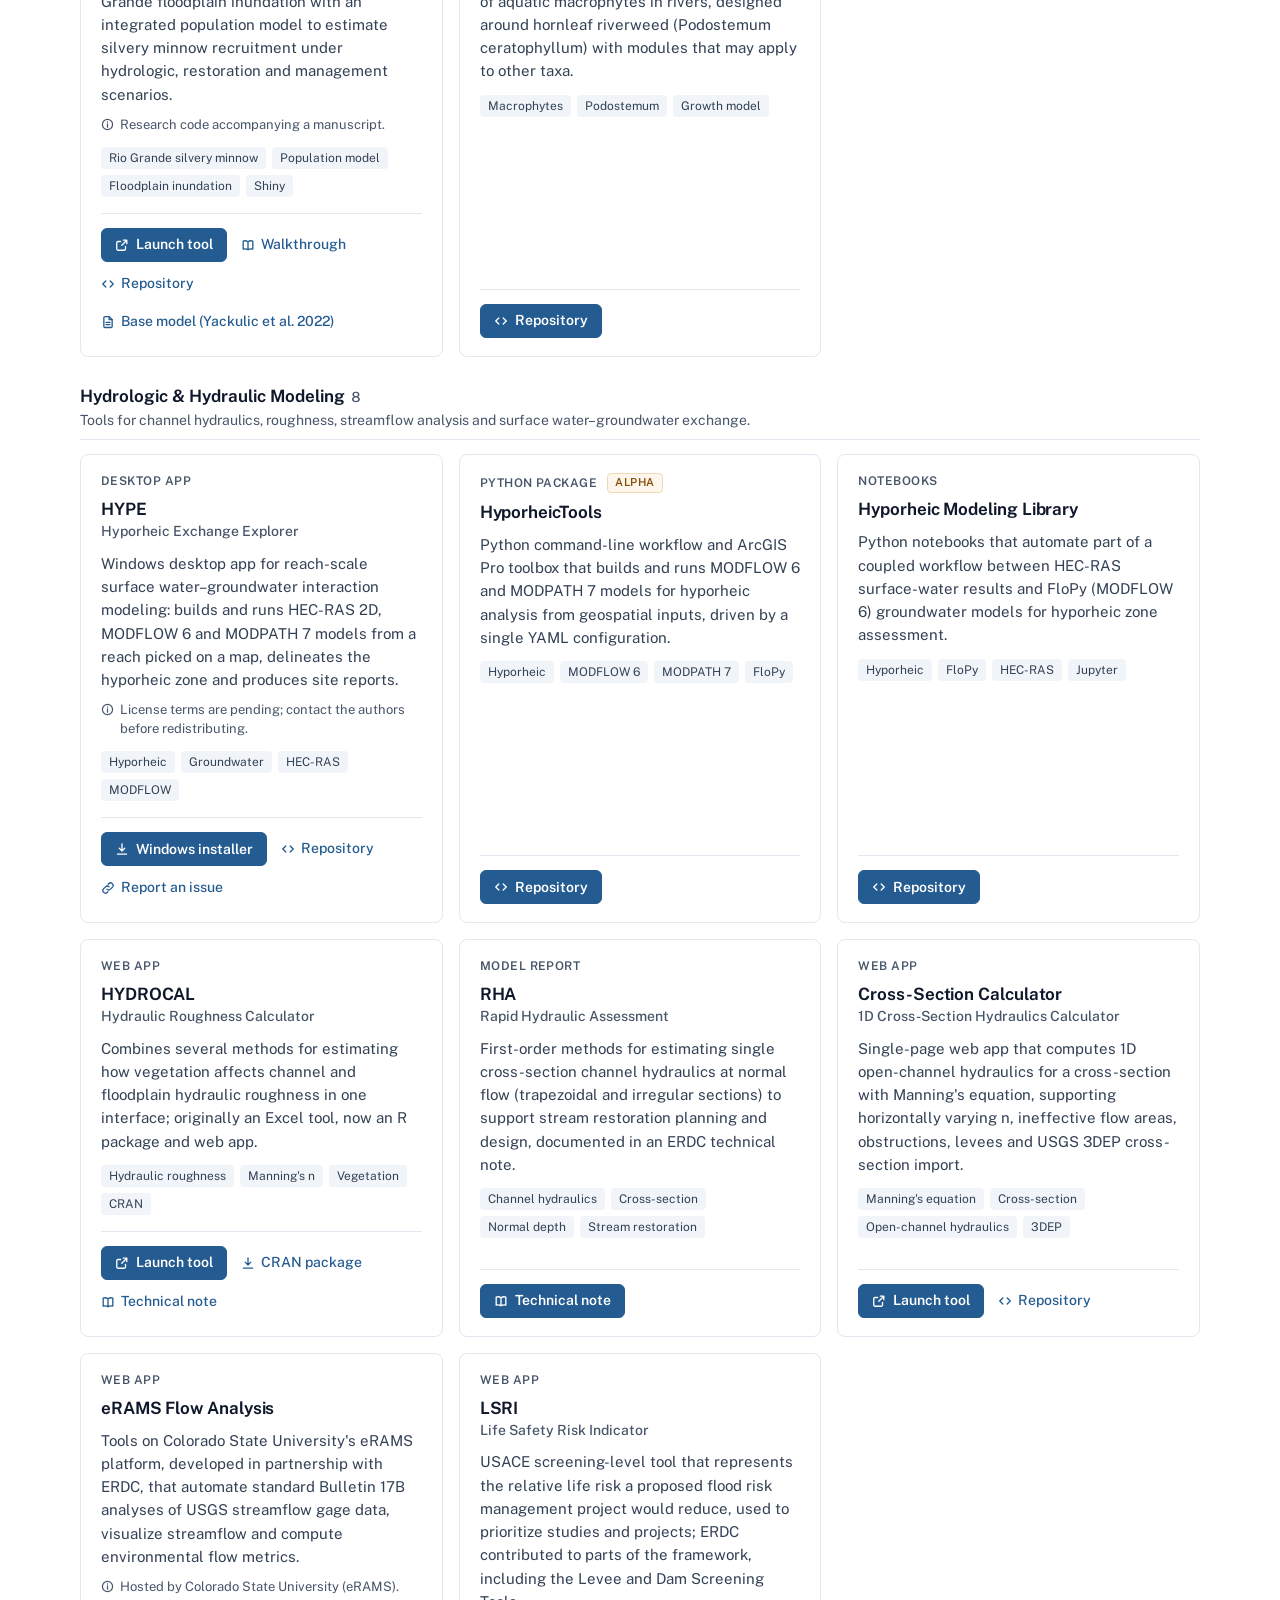
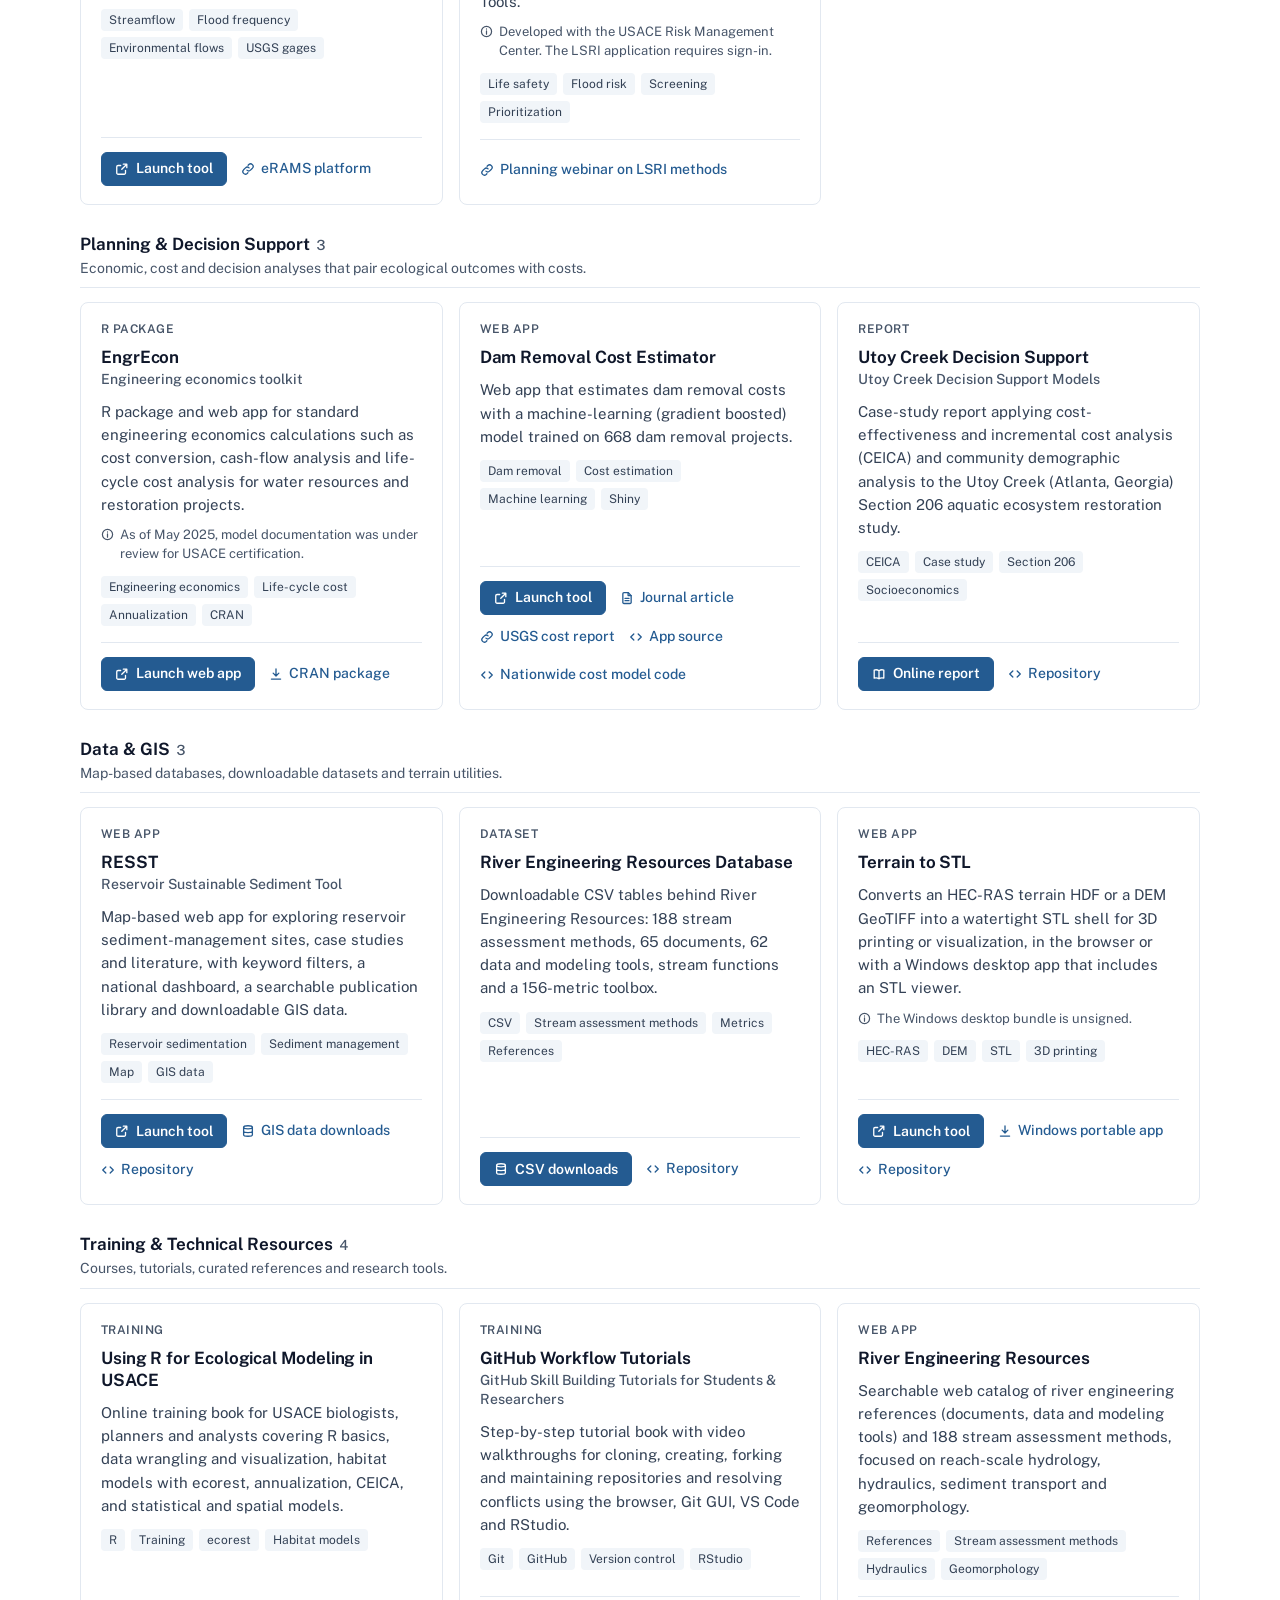
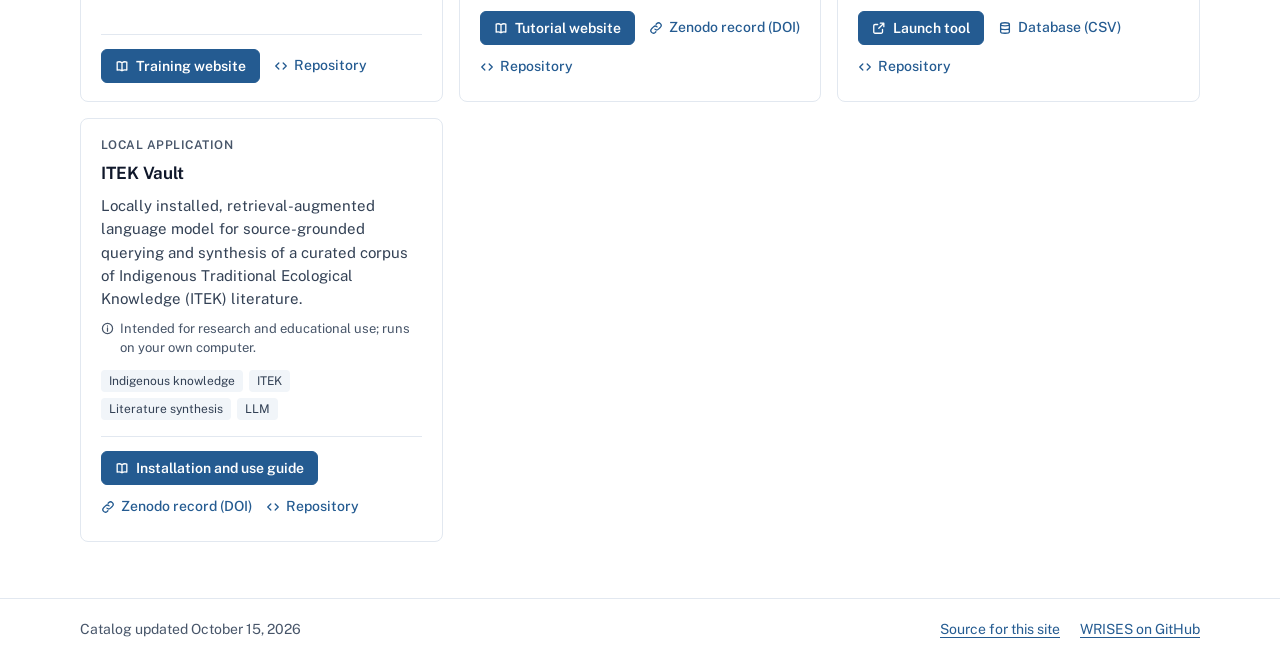
==== commit db7a177f: "Drop the Featured and About sections and open outbound links in a new tab - index.html, js/app.js, c" ====
--- a/index.html
+++ b/index.html
@@ -5,7 +5,7 @@
   <meta name="viewport" content="width=device-width, initial-scale=1">
   <meta http-equiv="Content-Security-Policy" content="default-src 'self'; img-src 'self' data:; object-src 'none'; base-uri 'self'; form-action 'none'">
   <title>WRISES Tools &amp; Resources</title>
-  <meta name="description" content="Explore tools, applications, data, and technical resources for water resources and ecosystem restoration from the USACE-WRISES GitHub organization.">
+  <meta name="description" content="Explore tools, applications, data, and technical resources for water resources and ecosystem restoration from the WRISES GitHub organization.">
   <meta name="color-scheme" content="light">
   <link rel="icon" href="favicon.svg" type="image/svg+xml">
   <link rel="preload" href="fonts/public-sans-latin-wght-normal.woff2" as="font" type="font/woff2" crossorigin>
@@ -33,9 +33,7 @@
       <a class="brand" href="./"><span class="brand-mark">WRISES</span> Tools &amp; Resources</a>
       <nav class="site-nav" aria-label="Main">
         <ul>
-          <li><a href="#directory">Directory</a></li>
-          <li><a href="#about">About</a></li>
-          <li><a href="https://github.com/USACE-WRISES">GitHub organization<svg class="icon" aria-hidden="true" focusable="false"><use href="#i-external"/></svg></a></li>
+          <li><a href="https://github.com/USACE-WRISES" target="_blank" rel="noopener">GitHub organization<svg class="icon" aria-hidden="true" focusable="false"><use href="#i-external"/></svg><span class="visually-hidden"> (opens in a new tab)</span></a></li>
         </ul>
       </nav>
     </div>
@@ -57,15 +55,6 @@
       </div>
     </section>
 
-    <section class="section featured" id="featured" aria-labelledby="featured-title" hidden>
-      <div class="container">
-        <div class="section-head">
-          <h2 class="section-title" id="featured-title">Featured</h2>
-        </div>
-        <div class="card-grid" id="featured-grid"></div>
-      </div>
-    </section>
-
     <section class="section directory" id="directory" aria-labelledby="directory-title">
       <div class="container">
         <div class="section-head">
@@ -82,23 +71,8 @@
           <button class="button button-secondary" id="clear-filters" type="button">Clear search and filters</button>
         </div>
         <noscript>
-          <p class="notice">This directory needs JavaScript to list its resources. You can browse the <a href="https://github.com/USACE-WRISES">USACE-WRISES GitHub organization</a> directly.</p>
+          <p class="notice">This directory needs JavaScript to list its resources. You can browse the <a href="https://github.com/USACE-WRISES" target="_blank" rel="noopener">WRISES GitHub organization<span class="visually-hidden"> (opens in a new tab)</span></a> directly.</p>
         </noscript>
-      </div>
-    </section>
-
-    <section class="about" id="about" aria-labelledby="about-title">
-      <div class="container">
-        <h2 class="section-title" id="about-title">About this directory</h2>
-        <div class="about-body">
-          <p>WRISES Tools &amp; Resources brings together tools, applications, data, training and technical resources from the Water Research Integrating Socio-ecological and Engineered Systems (WRISES) team of the U.S. Army Engineer Research and Development Center (ERDC) Environmental Laboratory, and work it has done with partners.</p>
-          <p>This page is a directory, not a replacement: each resource stays in its own repository or website, maintained by its authors. Entries for models without a GitHub repository are adapted from the team’s earlier <a href="https://usace-wrises.github.io/WRISES.Models/">WRISES Models catalog</a> (May 2025).</p>
-          <p>Listing a resource here does not mean it is certified, approved or ready for production use. Check each resource’s documentation for its status, intended use, limitations and license.</p>
-        </div>
-        <ul class="about-links">
-          <li><a href="https://github.com/USACE-WRISES"><svg class="icon" aria-hidden="true" focusable="false"><use href="#i-code"/></svg>USACE-WRISES on GitHub</a></li>
-          <li><a href="https://github.com/USACE-WRISES/tools/issues"><svg class="icon" aria-hidden="true" focusable="false"><use href="#i-link"/></svg>Suggest a resource or report a broken link</a></li>
-        </ul>
       </div>
     </section>
   </main>
@@ -107,8 +81,8 @@
     <div class="container footer-inner">
       <p id="catalog-date-wrap" hidden>Catalog updated <time id="catalog-date"></time></p>
       <ul class="footer-links">
-        <li><a href="https://github.com/USACE-WRISES/tools">Source for this site</a></li>
-        <li><a href="https://github.com/USACE-WRISES">USACE-WRISES on GitHub</a></li>
+        <li><a href="https://github.com/USACE-WRISES/tools" target="_blank" rel="noopener">Source for this site<span class="visually-hidden"> (opens in a new tab)</span></a></li>
+        <li><a href="https://github.com/USACE-WRISES" target="_blank" rel="noopener">WRISES on GitHub<span class="visually-hidden"> (opens in a new tab)</span></a></li>
       </ul>
     </div>
   </footer>
--- a/css/styles.css
+++ b/css/styles.css
@@ -298,7 +298,7 @@
 /* Sections */
 
 .section {
-  padding: 40px 0 8px;
+  padding: 40px 0 56px;
   scroll-margin-top: 12px;
 }
 
@@ -451,12 +451,6 @@
   gap: 16px;
 }
 
-@media (min-width: 720px) {
-  .featured .card-grid {
-    grid-template-columns: repeat(2, minmax(0, 1fr));
-  }
-}
-
 .card {
   display: flex;
   flex-direction: column;
@@ -485,22 +479,6 @@
   letter-spacing: 0.04em;
   line-height: 1.4;
   text-transform: uppercase;
-}
-
-.card-category {
-  color: var(--accent);
-}
-
-.card-meta > span:not(.badge) + span:not(.badge)::before {
-  content: "";
-  display: inline-block;
-  width: 3px;
-  height: 3px;
-  margin-right: 10px;
-  border-radius: 50%;
-  background: currentColor;
-  opacity: 0.6;
-  vertical-align: middle;
 }
 
 .badge {
@@ -669,38 +647,6 @@
   color: var(--muted);
 }
 
-/* About */
-
-.about {
-  margin-top: 48px;
-  padding: 40px 0 44px;
-  border-top: 1px solid var(--border);
-  background: var(--surface);
-}
-
-.about-body {
-  display: grid;
-  gap: 12px;
-  max-width: 46rem;
-  margin-top: 12px;
-  color: var(--text-body);
-}
-
-.about-links {
-  display: flex;
-  flex-wrap: wrap;
-  gap: 8px 24px;
-  margin-top: 20px;
-}
-
-.about-links a {
-  display: inline-flex;
-  align-items: center;
-  gap: 6px;
-  min-height: 32px;
-  font-weight: 500;
-}
-
 /* Footer */
 
 .site-footer {
